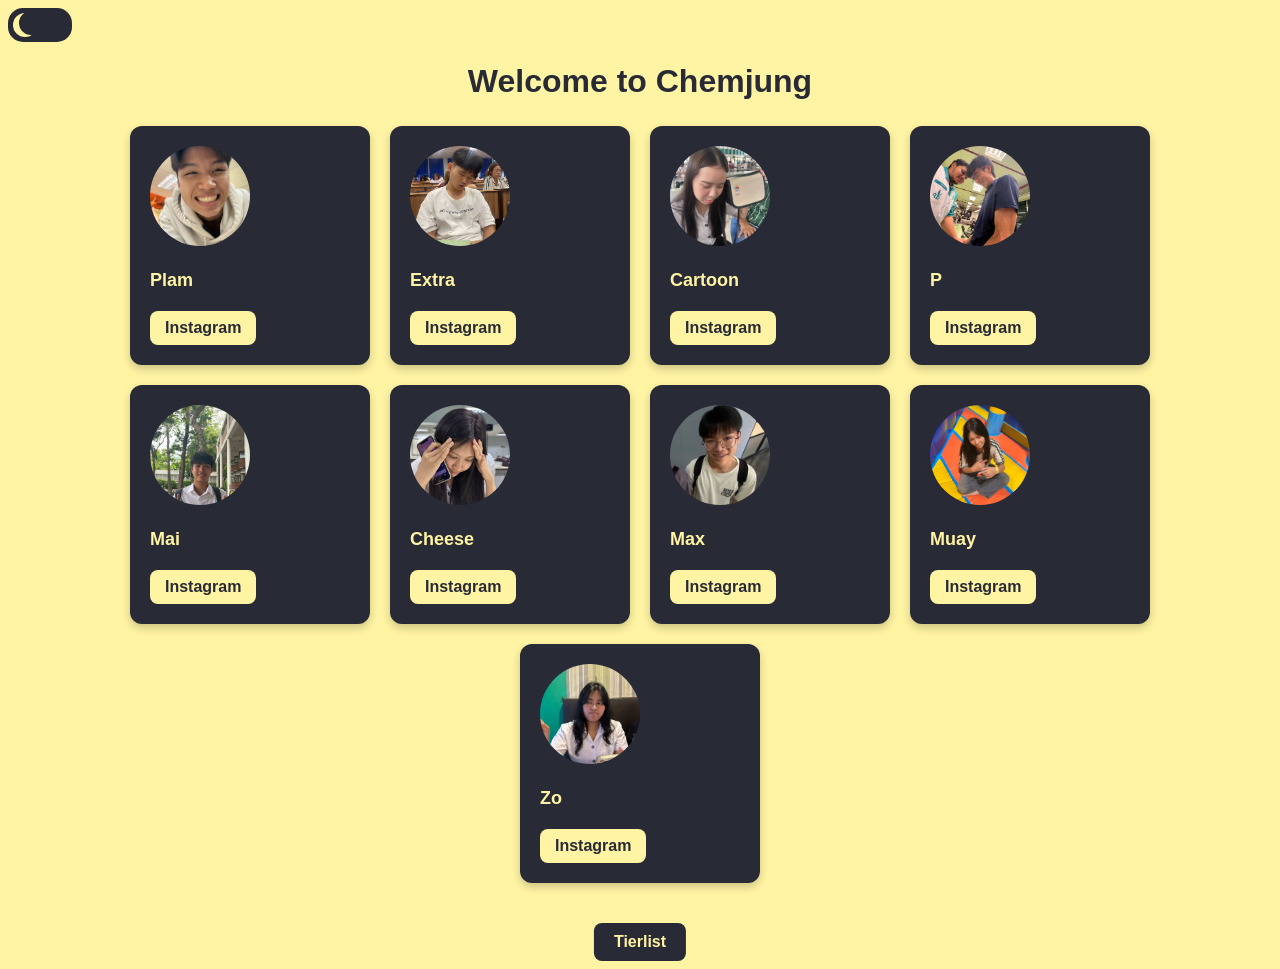
==== index.html @ 4426fd8d "Add files via upload" ====
<!DOCTYPE html>
<html lang="en">
<head>
    <meta charset="UTF-8">
    <meta name="viewport" content="width=device-width, initial-scale=1.0">
    <link rel="stylesheet" href="style.css">
    <link rel="icon" href="image/ChatGPT Image 27 ก.ย. 2568 02_05_41.png" type="image/png">
    <title>Chemjung</title>
</head>
<body>
    <div class="toggle-switch">
      <label class="switch-label">
        <input type="checkbox" class="checkbox">
        <span class="slider"></span>
      </label>
    </div>  
    <h1>Welcome to Chemjung</h1>

    <div class="cards-container">

    <div class = "plam">
    <div class="card">
      <img src="image/550695722_1486906189122102_6187739204186160584_n.jpg" alt="Plam">
      <h2>Plam</h2>
      <a href="https://www.instagram.com/p.plxx_s/" 
      target="_blank" 
      class="btn">
      Instagram</a>
    </div>

    </div>
    <div class = "extra">
    <div class= "card">
      <img src="image/550762666_1448495606266714_7710291736656280585_n.jpg" alt="Extra">
      <h2>Extra</h2>
      <a href="https://www.instagram.com/eeg_tarr/" 
      target="_blank" 
      class="btn">
      Instagram</a>
    </div>
    </div>

    <div class="card">
      <img src="image/552529802_1188410056444589_7235167908947075895_n.jpg" alt="Cartoon">
      <h2>Cartoon</h2>
      <a href="https://www.instagram.com/silagullun/" 
      target="_blank" 
      class="btn">
      Instagram</a>
    </div>

    <div class="card">
      <img src="image/541953864_1845975066322380_7013487969278876199_n.jpg" alt="P">
      <h2>P</h2>
      <a href="https://www.instagram.com/nachos_consumer/" 
      target="_blank" 
      class="btn">
      Instagram</a>
    </div>

    <div class="card">
      <img src="image/552112524_2031519177592596_6744077515513022965_n.jpg" alt="Mai">
      <h2>Mai</h2>
      <a href="https://www.instagram.com/pwtx_mz/" 
      target="_blank" 
      class="btn">
      Instagram</a>
    </div>

    <div class="card">
      <img src="image/551096772_759900466808291_1163952210546549973_n.jpg" alt="Cheese">
      <h2>Cheese</h2>
      <a href="https://www.instagram.com/cheesezukaa_/" 
      target="_blank" 
      class="btn">
      Instagram</a>
    </div>

    <div class="card">
      <img src="image/552234867_2378611452553322_208906095335434833_n.jpg" alt="Max">
      <h2>Max</h2>
      <a href="https://www.instagram.com/m.maxila/" 
      target="_blank" 
      class="btn">
      Instagram</a>
    </div>

    <div class="card">
      <img src="image/551387882_1544155076964987_2353756142241665929_n.jpg" alt="Muay">
      <h2>Muay</h2>
      <a href="https://www.instagram.com/daisyy_tdm/" 
      target="_blank" 
      class="btn">
      Instagram</a>
    </div>

    <div class="card">
      <img src="image/550805360_2264987470685904_6911339460600950288_n.jpg" alt="Zo">
      <h2>Zo</h2>
      <a href="https://www.instagram.com/zo.oshn/" 
      target="_blank" 
      class="btn">
      Instagram</a>
    </div>

  </div>
  <a 
  href="image/messageImage_1758471605159.jpg"
  target="_blank"
  class = "btn"
  id = "tierlist"
  >
  Tierlist
  </a>
    <script src = "script.js"></script>
</body>
</html>
---- style.css ----
body{
  background-color: #FFF4A3;
  color: #282A35;            
  font-family: Arial, sans-serif;
  flex-direction: column;
  transition: background 0.5s, color 0.5s;
}
h1{ 
  display: flex; 
  justify-content: center; /* Horizontal centering */ 
  align-items: center; /* Vertical centering */ 
  height: 5vh; /* Full viewport height */ 
}
div.button ,div.player{
  display: flex;
  justify-content: center;
  text-align: center;
  gap: 20px;
  margin-top: 20px;
}
.btn{
    display: inline-block;
    padding: 10px 20px;
    background-color: #282A35;
    color:#FFF4A3;
    text-decoration: none;
    border-radius: 8px;
    font-size: 16px;
    font-weight: bold;
    transition: background 0.3s;
}
.btn:hover{
  color:#282A35 ;
  background-color: #f9e07a;
  transition: background 0.3s, color 0.3s;
}
body.night {
  background-color: #282A35;
  color: #FFF4A3;
}

body.night .btn {
  background-color: #FFF4A3;
  color: #282A35;
}
body.night .btn:hover{
  color:#FFF4A3 ;
  background-color: #2d2e35;
  transition: background 0.3s, color 0.3s;
}
.toggle-switch {
  position: relative;
  width: 60px;   /* เล็กลงจาก 100 */
  height: 30px;  /* เล็กลงจาก 50 */
  --light: #FFF4A3;
  --dark: #282A35;
  --link: rgb(27, 129, 112);
  --link-hover: rgb(24, 94, 82);
}

.switch-label {
  position: absolute;
  width: 100%;
  height: 100%;
  background-color: var(--dark);
  border-radius: 15px;
  cursor: pointer;
  border: 2px solid var(--dark);
}

.checkbox {
  position: absolute;
  display: none;
}

.slider {
  position: absolute;
  width: 100%;
  height: 100%;
  border-radius: 15px;
  transition: 0.3s;
}

.checkbox:checked ~ .slider {
  background-color: var(--light);
}

.slider::before {
  content: "";
  position: absolute;
  top: 3px;
  left: 3px;
  width: 24px;
  height: 24px;
  border-radius: 50%;
  background-color: var(--dark);
  box-shadow: inset 6px -2px 0px 0px var(--light);
  transition: 0.3s;
}

.checkbox:checked ~ .slider::before {
  transform: translateX(30px);
  background-color: var(--dark);
  box-shadow: none;
}

.cards-container {
  display: flex;
  justify-content: center;
  flex-wrap: wrap;
  gap: 20px;
  padding: 0 20px 40px 20px;
}
.card {
  background-color: #282A35;
  color: #FFF4A3;
  width: 200px;
  border-radius: 12px;
  padding: 20px;
  box-shadow: 0 4px 8px rgba(0,0,0,0.2);
  transition: background 0.5s, color 0.5s;
}
.card img {
  width: 100px;
  height: 100px;
  border-radius: 50%;
  object-fit: cover;
  margin-bottom: 10px;
}
.card h2 {
  text-decoration: none;
  margin: 10px 0;
  font-size: 18px;
}
.card h3{
  text-decoration: none;
  margin: 5px 0;
  font-size: 14px;
}
.card a.btn {
  display: inline-block;
  margin-top: 10px;
  padding: 8px 15px;
  background-color: #FFF4A3;
  color: #282A35;
  text-decoration: none;
  border-radius: 8px;
  font-weight: bold;
  transition: background 0.3s, color 0.3s;
}
.card:hover{
  cursor: pointer;
  color:#282A35 ;
  background-color: #f9e07a;
  transition: background 0.3s, color 0.3s;
}
.card:hover a.btn{
  color:#FFF4A3 ;
  background-color: #282A35;
  transition: background 0.3s, color 0.3s;
}
body.night .card:hover a.btn{
  color:#282A35 ;
  background-color: #FFF4A3;
  transition: background 0.3s, color 0.3s;
}
.card a.btn:hover {
  color:#282A35;
  background-color: #e0c150;
}
body.night .card a.btn{
  background-color: #282A35;
  color: #FFF4A3;
}
body.night .card{
  background-color: #FFF4A3;
  color: #282A35;
}
body.night .card:hover{
  color:#FFF4A3 ;
  background-color: #2d2e35;
  transition: background 0.3s, color 0.3s;
}
body.night .card a.btn:hover{
  background-color: #282A35;
  color:#FFF4A3;
}
#tierlist {
  padding: 10px 20px;
  font-weight: bold;
  border-radius: 8px;
  margin-left: 50%;
  transform: translateX(-50%);
}
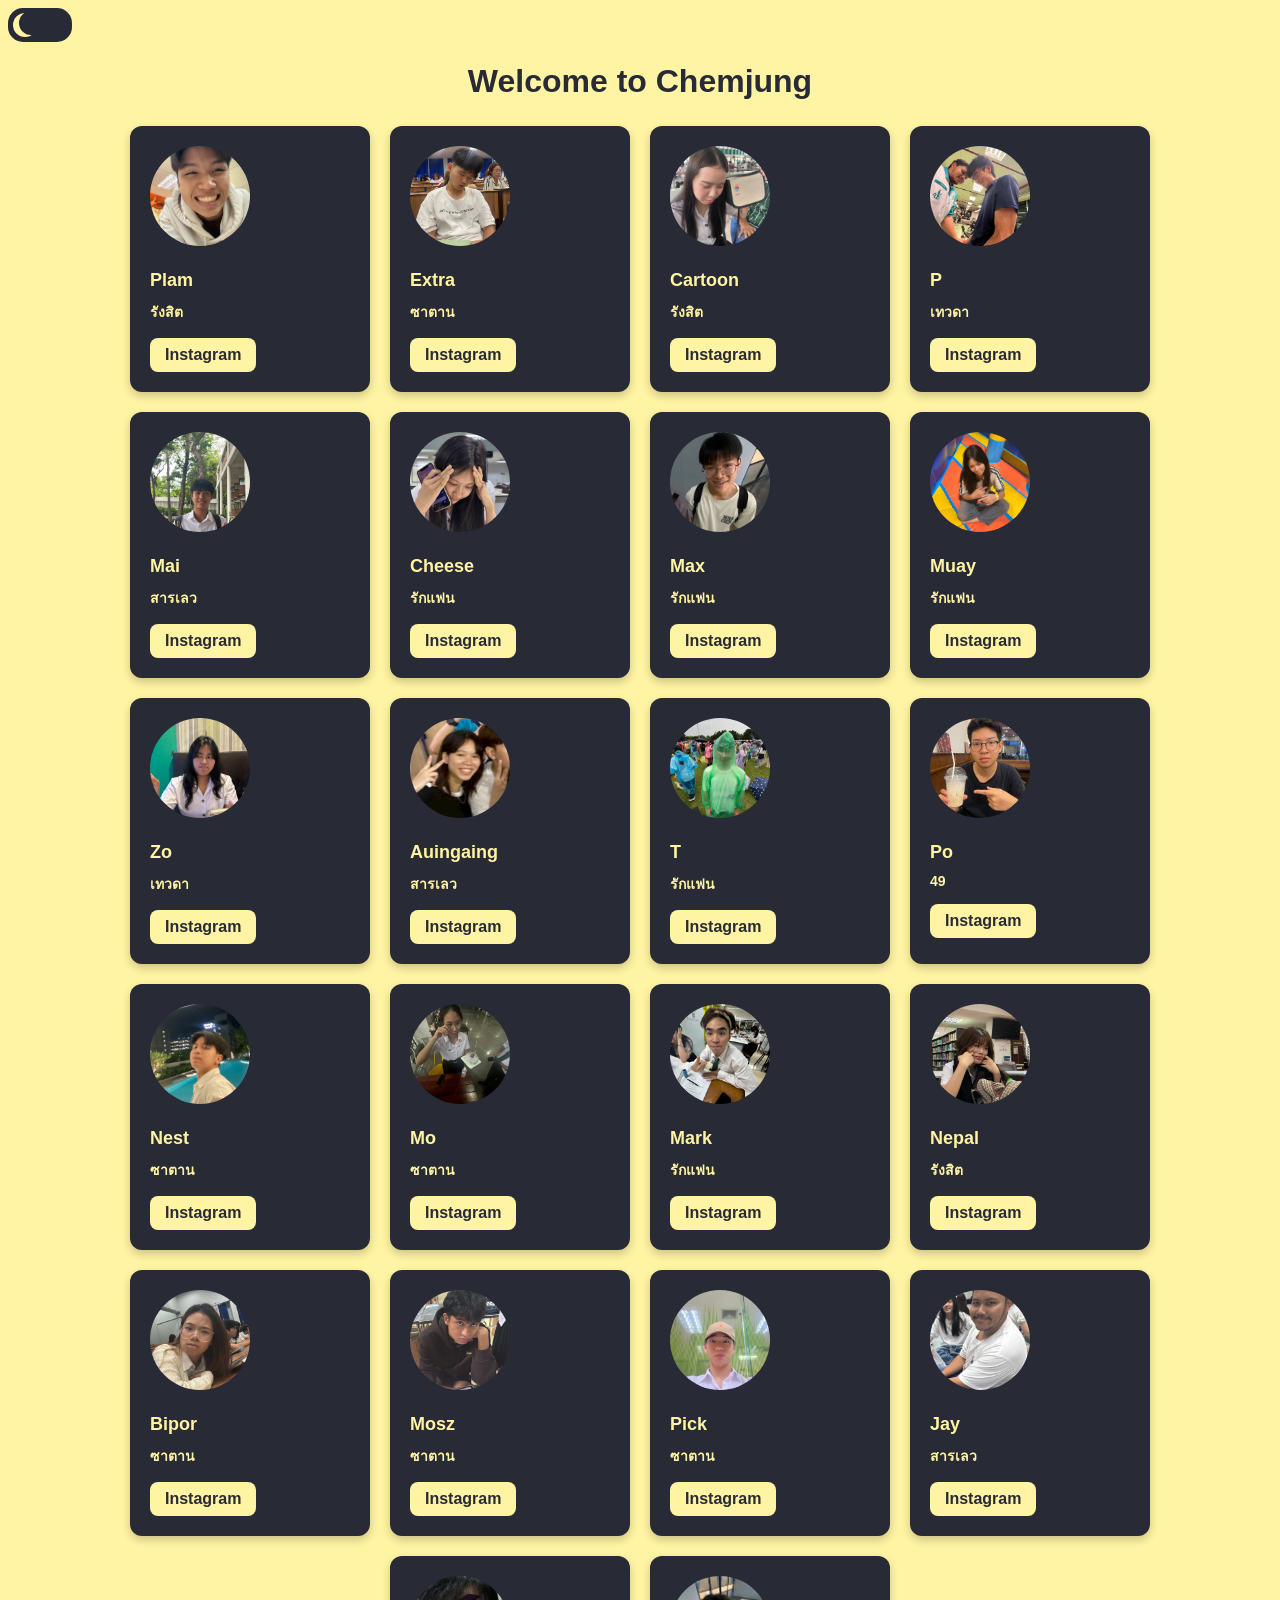
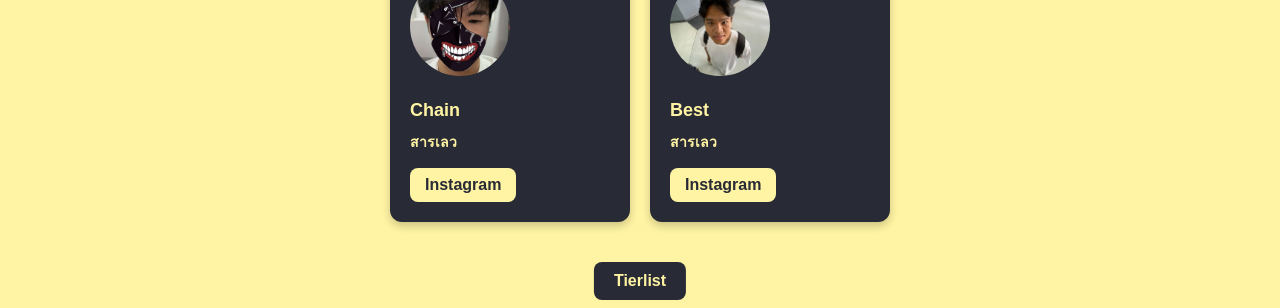
==== commit 8459f4e8: "Update index.html" ====
--- a/index.html
+++ b/index.html
@@ -22,6 +22,7 @@
     <div class="card">
       <img src="image/550695722_1486906189122102_6187739204186160584_n.jpg" alt="Plam">
       <h2>Plam</h2>
+      <h3>รังสิต</h3>
       <a href="https://www.instagram.com/p.plxx_s/" 
       target="_blank" 
       class="btn">
@@ -33,6 +34,7 @@
     <div class= "card">
       <img src="image/550762666_1448495606266714_7710291736656280585_n.jpg" alt="Extra">
       <h2>Extra</h2>
+      <h3>ซาตาน</h3>
       <a href="https://www.instagram.com/eeg_tarr/" 
       target="_blank" 
       class="btn">
@@ -43,6 +45,7 @@
     <div class="card">
       <img src="image/552529802_1188410056444589_7235167908947075895_n.jpg" alt="Cartoon">
       <h2>Cartoon</h2>
+      <h3>รังสิต</h3>
       <a href="https://www.instagram.com/silagullun/" 
       target="_blank" 
       class="btn">
@@ -52,6 +55,7 @@
     <div class="card">
       <img src="image/541953864_1845975066322380_7013487969278876199_n.jpg" alt="P">
       <h2>P</h2>
+      <h3>เทวดา</h3>
       <a href="https://www.instagram.com/nachos_consumer/" 
       target="_blank" 
       class="btn">
@@ -61,6 +65,7 @@
     <div class="card">
       <img src="image/552112524_2031519177592596_6744077515513022965_n.jpg" alt="Mai">
       <h2>Mai</h2>
+      <h3>สารเลว</h3>
       <a href="https://www.instagram.com/pwtx_mz/" 
       target="_blank" 
       class="btn">
@@ -70,6 +75,7 @@
     <div class="card">
       <img src="image/551096772_759900466808291_1163952210546549973_n.jpg" alt="Cheese">
       <h2>Cheese</h2>
+      <h3>รักแฟน</h3>
       <a href="https://www.instagram.com/cheesezukaa_/" 
       target="_blank" 
       class="btn">
@@ -79,6 +85,7 @@
     <div class="card">
       <img src="image/552234867_2378611452553322_208906095335434833_n.jpg" alt="Max">
       <h2>Max</h2>
+      <h3>รักแฟน</h3>
       <a href="https://www.instagram.com/m.maxila/" 
       target="_blank" 
       class="btn">
@@ -88,6 +95,7 @@
     <div class="card">
       <img src="image/551387882_1544155076964987_2353756142241665929_n.jpg" alt="Muay">
       <h2>Muay</h2>
+      <h3>รักแฟน</h3>
       <a href="https://www.instagram.com/daisyy_tdm/" 
       target="_blank" 
       class="btn">
@@ -97,7 +105,138 @@
     <div class="card">
       <img src="image/550805360_2264987470685904_6911339460600950288_n.jpg" alt="Zo">
       <h2>Zo</h2>
+      <h3>เทวดา</h3>
       <a href="https://www.instagram.com/zo.oshn/" 
+      target="_blank" 
+      class="btn">
+      Instagram</a>
+    </div>
+
+    <div class="card">
+      <img src="image/550917205_849333614923668_3121050027956251434_n.jpg" alt="Auingaing">
+      <h2>Auingaing</h2>
+      <h3>สารเลว</h3>
+      <a href="https://www.instagram.com/axngaix_pk/" 
+      target="_blank" 
+      class="btn">
+      Instagram</a>
+    </div>
+
+    <div class="card">
+      <img src="image/551121978_1310822913861028_9124318004731405958_n.jpg" alt="T">
+      <h2>T</h2>
+      <h3>รักแฟน</h3>
+      <a href="https://www.instagram.com/t.teex._/" 
+      target="_blank" 
+      class="btn">
+      Instagram</a>
+    </div>
+
+    <div class="card">
+      <img src="image/536626240_772655185248749_1775698088654018768_n.jpg" alt="Po">
+      <h2>Po</h2>
+      <h3>49</h3>
+      <a href="https://www.instagram.com/kanpodpdp/" 
+      target="_blank" 
+      class="btn">
+      Instagram</a>
+    </div>
+
+    <div class="card">
+      <img src="image/552006326_1823121211913039_6606196009635647741_n.jpg" alt="Nest">
+      <h2>Nest</h2>
+      <h3>ซาตาน</h3>
+      <a href="https://www.instagram.com/nest_nnph/" 
+      target="_blank" 
+      class="btn">
+      Instagram</a>
+    </div>
+
+    <div class="card">
+      <img src="image/551482351_1090787239480583_5502136697830411213_n.jpg" alt="Mo">
+      <h2>Mo</h2>
+      <h3>ซาตาน</h3>
+      <a href="https://www.instagram.com/m.momo_mo/" 
+      target="_blank" 
+      class="btn">
+      Instagram</a>
+    </div>
+
+    <div class="card">
+      <img src="image/552691434_1565772961054413_7889492919245873882_n.jpg" alt="Mark">
+      <h2>Mark</h2>
+      <h3>รักแฟน</h3>
+      <a href="https://www.instagram.com/mxrk_wcp/" 
+      target="_blank" 
+      class="btn">
+      Instagram</a>
+    </div>
+
+    <div class="card">
+      <img src="image/552184372_1415749636157894_6730476767127291875_n.jpg" alt="Nepal">
+      <h2>Nepal</h2>
+      <h3>รังสิต</h3>
+      <a href="https://www.instagram.com/n3.rvous.pxl/" 
+      target="_blank" 
+      class="btn">
+      Instagram</a>
+    </div>
+
+    <div class="card">
+      <img src="image/530611940_1099202231739772_8690202558534739678_n.jpg" alt="Bipor">
+      <h2>Bipor</h2>
+      <h3>ซาตาน</h3>
+      <a href="https://www.instagram.com/bb_ppor/" 
+      target="_blank" 
+      class="btn">
+      Instagram</a>
+    </div>
+
+    <div class="card">
+      <img src="image/552370427_1439476194302682_3519371385184094998_n.jpg" alt="Mosz">
+      <h2>Mosz</h2>
+      <h3>ซาตาน</h3>
+      <a href="https://www.instagram.com/nannapus/" 
+      target="_blank" 
+      class="btn">
+      Instagram</a>
+    </div>
+
+    <div class="card">
+      <img src="image/552452605_1449401839681343_3258907700957952694_n.jpg" alt="Pick">
+      <h2>Pick</h2>
+      <h3>ซาตาน</h3>
+      <a href="https://www.instagram.com/p.i.c.k.k.y/" 
+      target="_blank" 
+      class="btn">
+      Instagram</a>
+    </div>
+
+    <div class="card">
+      <img src="image/551340101_4084931798491643_6823758839380399433_n.jpg" alt="Jay">
+      <h2>Jay</h2>
+      <h3>สารเลว</h3>
+      <a href="https://www.instagram.com/im_jayjustj/" 
+      target="_blank" 
+      class="btn">
+      Instagram</a>
+    </div>
+
+    <div class="card">
+      <img src="image/551222949_2000848624009225_414667180158243453_n.jpg" alt="Chain">
+      <h2>Chain</h2>
+      <h3>สารเลว</h3>
+      <a href="https://www.instagram.com/fi1nt/" 
+      target="_blank" 
+      class="btn">
+      Instagram</a>
+    </div>
+
+    <div class="card">
+      <img src="image/552452600_1312877603812228_4672755308355190744_n.jpg" alt="Best">
+      <h2>Best</h2>
+      <h3>สารเลว</h3>
+      <a href="https://www.instagram.com/ibestishere/" 
       target="_blank" 
       class="btn">
       Instagram</a>
@@ -114,4 +253,4 @@
   </a>
     <script src = "script.js"></script>
 </body>
-</html>+</html>
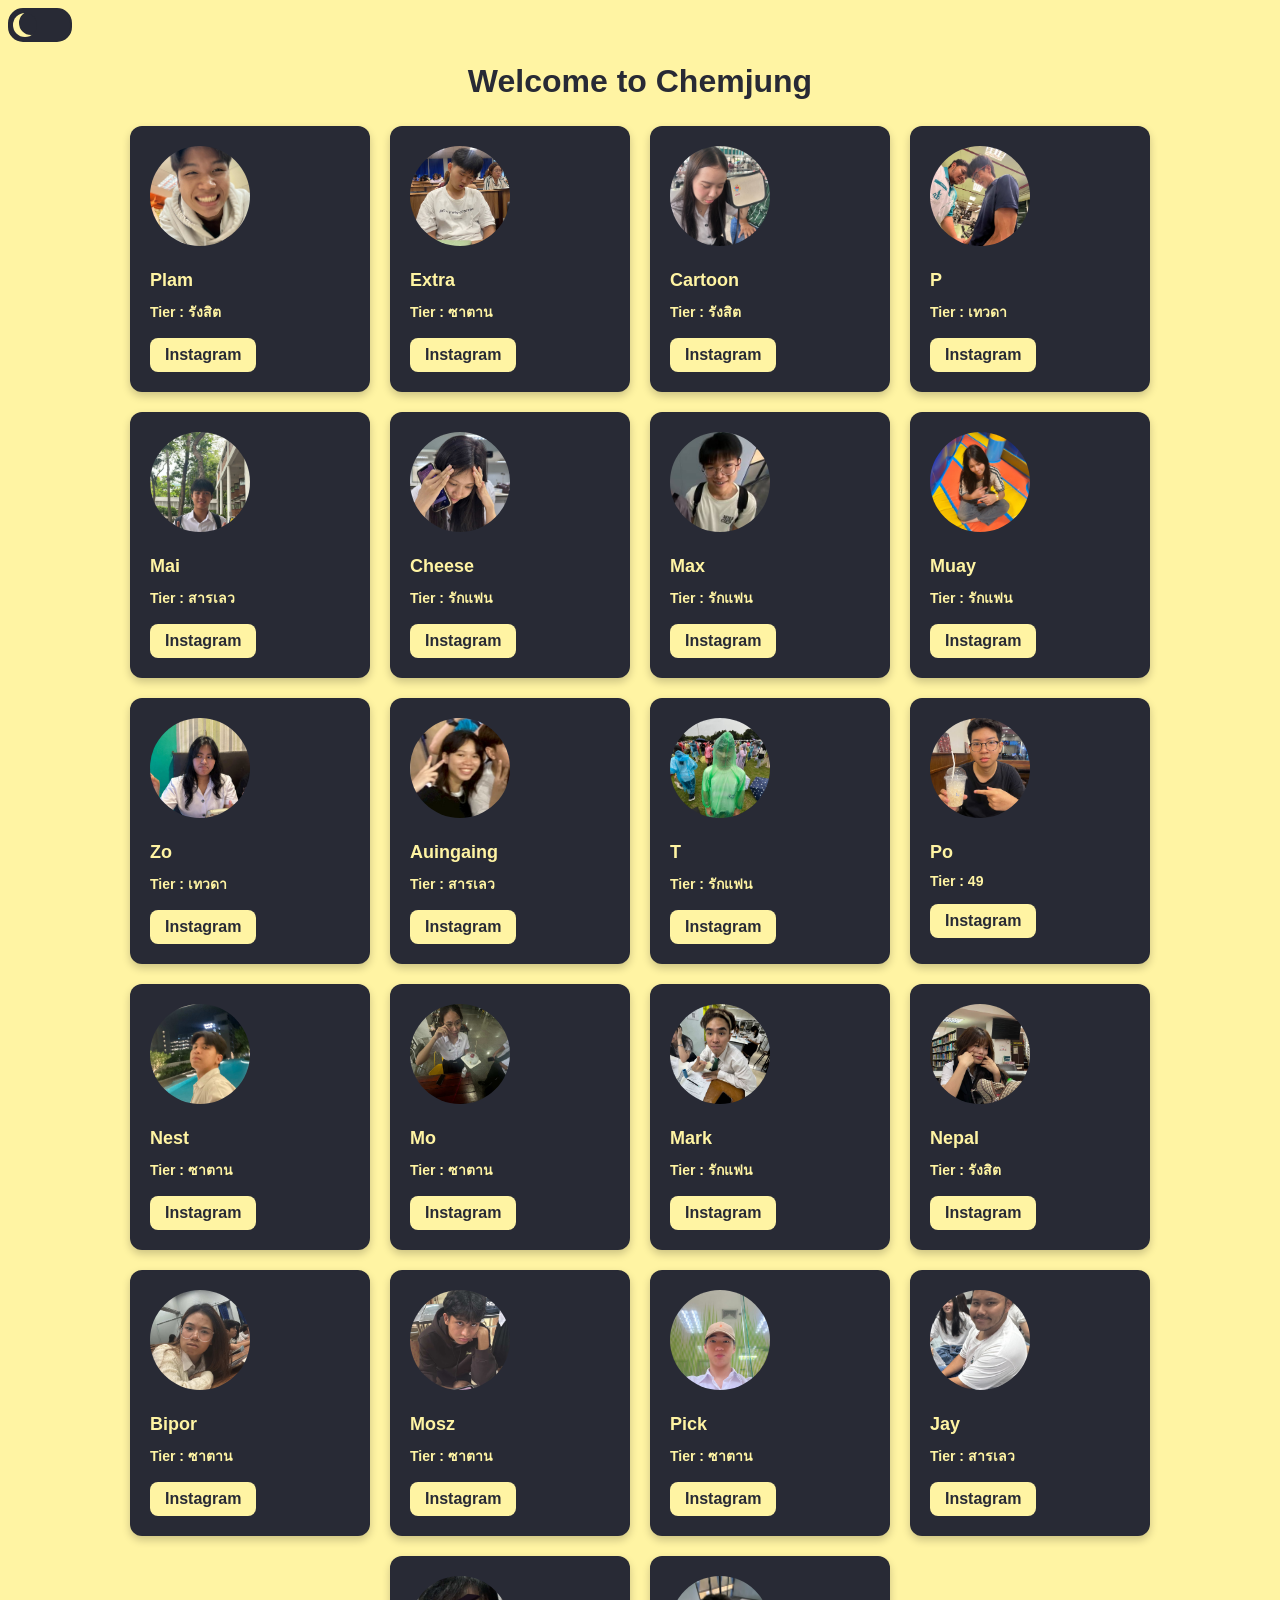
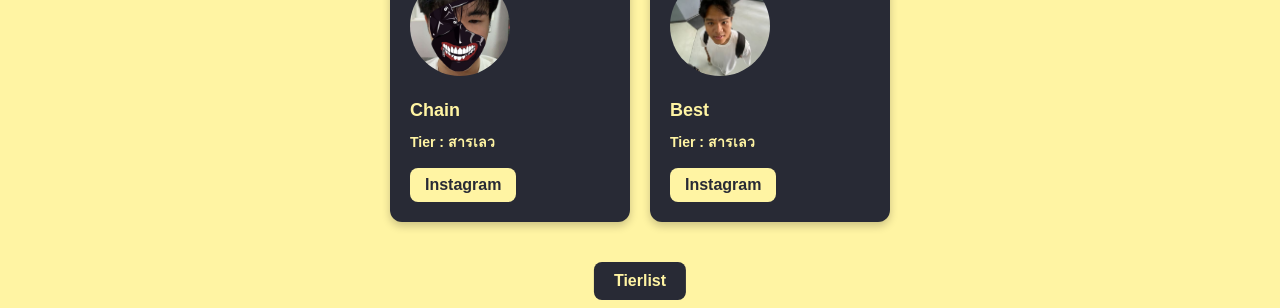
==== commit f7f46df9: "Demo update index.html" ====
--- a/index.html
+++ b/index.html
@@ -22,7 +22,7 @@
     <div class="card">
       <img src="image/550695722_1486906189122102_6187739204186160584_n.jpg" alt="Plam">
       <h2>Plam</h2>
-      <h3>รังสิต</h3>
+      <h3>Tier : รังสิต</h3>
       <a href="https://www.instagram.com/p.plxx_s/" 
       target="_blank" 
       class="btn">
@@ -34,7 +34,7 @@
     <div class= "card">
       <img src="image/550762666_1448495606266714_7710291736656280585_n.jpg" alt="Extra">
       <h2>Extra</h2>
-      <h3>ซาตาน</h3>
+      <h3>Tier : ซาตาน</h3>
       <a href="https://www.instagram.com/eeg_tarr/" 
       target="_blank" 
       class="btn">
@@ -45,7 +45,7 @@
     <div class="card">
       <img src="image/552529802_1188410056444589_7235167908947075895_n.jpg" alt="Cartoon">
       <h2>Cartoon</h2>
-      <h3>รังสิต</h3>
+      <h3>Tier : รังสิต</h3>
       <a href="https://www.instagram.com/silagullun/" 
       target="_blank" 
       class="btn">
@@ -55,7 +55,7 @@
     <div class="card">
       <img src="image/541953864_1845975066322380_7013487969278876199_n.jpg" alt="P">
       <h2>P</h2>
-      <h3>เทวดา</h3>
+      <h3>Tier : เทวดา</h3>
       <a href="https://www.instagram.com/nachos_consumer/" 
       target="_blank" 
       class="btn">
@@ -65,7 +65,7 @@
     <div class="card">
       <img src="image/552112524_2031519177592596_6744077515513022965_n.jpg" alt="Mai">
       <h2>Mai</h2>
-      <h3>สารเลว</h3>
+      <h3>Tier : สารเลว</h3>
       <a href="https://www.instagram.com/pwtx_mz/" 
       target="_blank" 
       class="btn">
@@ -75,7 +75,7 @@
     <div class="card">
       <img src="image/551096772_759900466808291_1163952210546549973_n.jpg" alt="Cheese">
       <h2>Cheese</h2>
-      <h3>รักแฟน</h3>
+      <h3>Tier : รักแฟน</h3>
       <a href="https://www.instagram.com/cheesezukaa_/" 
       target="_blank" 
       class="btn">
@@ -85,7 +85,7 @@
     <div class="card">
       <img src="image/552234867_2378611452553322_208906095335434833_n.jpg" alt="Max">
       <h2>Max</h2>
-      <h3>รักแฟน</h3>
+      <h3>Tier : รักแฟน</h3>
       <a href="https://www.instagram.com/m.maxila/" 
       target="_blank" 
       class="btn">
@@ -95,7 +95,7 @@
     <div class="card">
       <img src="image/551387882_1544155076964987_2353756142241665929_n.jpg" alt="Muay">
       <h2>Muay</h2>
-      <h3>รักแฟน</h3>
+      <h3>Tier : รักแฟน</h3>
       <a href="https://www.instagram.com/daisyy_tdm/" 
       target="_blank" 
       class="btn">
@@ -105,7 +105,7 @@
     <div class="card">
       <img src="image/550805360_2264987470685904_6911339460600950288_n.jpg" alt="Zo">
       <h2>Zo</h2>
-      <h3>เทวดา</h3>
+      <h3>Tier : เทวดา</h3>
       <a href="https://www.instagram.com/zo.oshn/" 
       target="_blank" 
       class="btn">
@@ -115,7 +115,7 @@
     <div class="card">
       <img src="image/550917205_849333614923668_3121050027956251434_n.jpg" alt="Auingaing">
       <h2>Auingaing</h2>
-      <h3>สารเลว</h3>
+      <h3>Tier : สารเลว</h3>
       <a href="https://www.instagram.com/axngaix_pk/" 
       target="_blank" 
       class="btn">
@@ -125,7 +125,7 @@
     <div class="card">
       <img src="image/551121978_1310822913861028_9124318004731405958_n.jpg" alt="T">
       <h2>T</h2>
-      <h3>รักแฟน</h3>
+      <h3>Tier : รักแฟน</h3>
       <a href="https://www.instagram.com/t.teex._/" 
       target="_blank" 
       class="btn">
@@ -135,7 +135,7 @@
     <div class="card">
       <img src="image/536626240_772655185248749_1775698088654018768_n.jpg" alt="Po">
       <h2>Po</h2>
-      <h3>49</h3>
+      <h3>Tier : 49</h3>
       <a href="https://www.instagram.com/kanpodpdp/" 
       target="_blank" 
       class="btn">
@@ -145,7 +145,7 @@
     <div class="card">
       <img src="image/552006326_1823121211913039_6606196009635647741_n.jpg" alt="Nest">
       <h2>Nest</h2>
-      <h3>ซาตาน</h3>
+      <h3>Tier : ซาตาน</h3>
       <a href="https://www.instagram.com/nest_nnph/" 
       target="_blank" 
       class="btn">
@@ -155,7 +155,7 @@
     <div class="card">
       <img src="image/551482351_1090787239480583_5502136697830411213_n.jpg" alt="Mo">
       <h2>Mo</h2>
-      <h3>ซาตาน</h3>
+      <h3>Tier : ซาตาน</h3>
       <a href="https://www.instagram.com/m.momo_mo/" 
       target="_blank" 
       class="btn">
@@ -165,7 +165,7 @@
     <div class="card">
       <img src="image/552691434_1565772961054413_7889492919245873882_n.jpg" alt="Mark">
       <h2>Mark</h2>
-      <h3>รักแฟน</h3>
+      <h3>Tier : รักแฟน</h3>
       <a href="https://www.instagram.com/mxrk_wcp/" 
       target="_blank" 
       class="btn">
@@ -175,7 +175,7 @@
     <div class="card">
       <img src="image/552184372_1415749636157894_6730476767127291875_n.jpg" alt="Nepal">
       <h2>Nepal</h2>
-      <h3>รังสิต</h3>
+      <h3>Tier : รังสิต</h3>
       <a href="https://www.instagram.com/n3.rvous.pxl/" 
       target="_blank" 
       class="btn">
@@ -185,7 +185,7 @@
     <div class="card">
       <img src="image/530611940_1099202231739772_8690202558534739678_n.jpg" alt="Bipor">
       <h2>Bipor</h2>
-      <h3>ซาตาน</h3>
+      <h3>Tier : ซาตาน</h3>
       <a href="https://www.instagram.com/bb_ppor/" 
       target="_blank" 
       class="btn">
@@ -195,7 +195,7 @@
     <div class="card">
       <img src="image/552370427_1439476194302682_3519371385184094998_n.jpg" alt="Mosz">
       <h2>Mosz</h2>
-      <h3>ซาตาน</h3>
+      <h3>Tier : ซาตาน</h3>
       <a href="https://www.instagram.com/nannapus/" 
       target="_blank" 
       class="btn">
@@ -205,7 +205,7 @@
     <div class="card">
       <img src="image/552452605_1449401839681343_3258907700957952694_n.jpg" alt="Pick">
       <h2>Pick</h2>
-      <h3>ซาตาน</h3>
+      <h3>Tier : ซาตาน</h3>
       <a href="https://www.instagram.com/p.i.c.k.k.y/" 
       target="_blank" 
       class="btn">
@@ -215,7 +215,7 @@
     <div class="card">
       <img src="image/551340101_4084931798491643_6823758839380399433_n.jpg" alt="Jay">
       <h2>Jay</h2>
-      <h3>สารเลว</h3>
+      <h3>Tier : สารเลว</h3>
       <a href="https://www.instagram.com/im_jayjustj/" 
       target="_blank" 
       class="btn">
@@ -225,7 +225,7 @@
     <div class="card">
       <img src="image/551222949_2000848624009225_414667180158243453_n.jpg" alt="Chain">
       <h2>Chain</h2>
-      <h3>สารเลว</h3>
+      <h3>Tier : สารเลว</h3>
       <a href="https://www.instagram.com/fi1nt/" 
       target="_blank" 
       class="btn">
@@ -235,7 +235,7 @@
     <div class="card">
       <img src="image/552452600_1312877603812228_4672755308355190744_n.jpg" alt="Best">
       <h2>Best</h2>
-      <h3>สารเลว</h3>
+      <h3>Tier : สารเลว</h3>
       <a href="https://www.instagram.com/ibestishere/" 
       target="_blank" 
       class="btn">
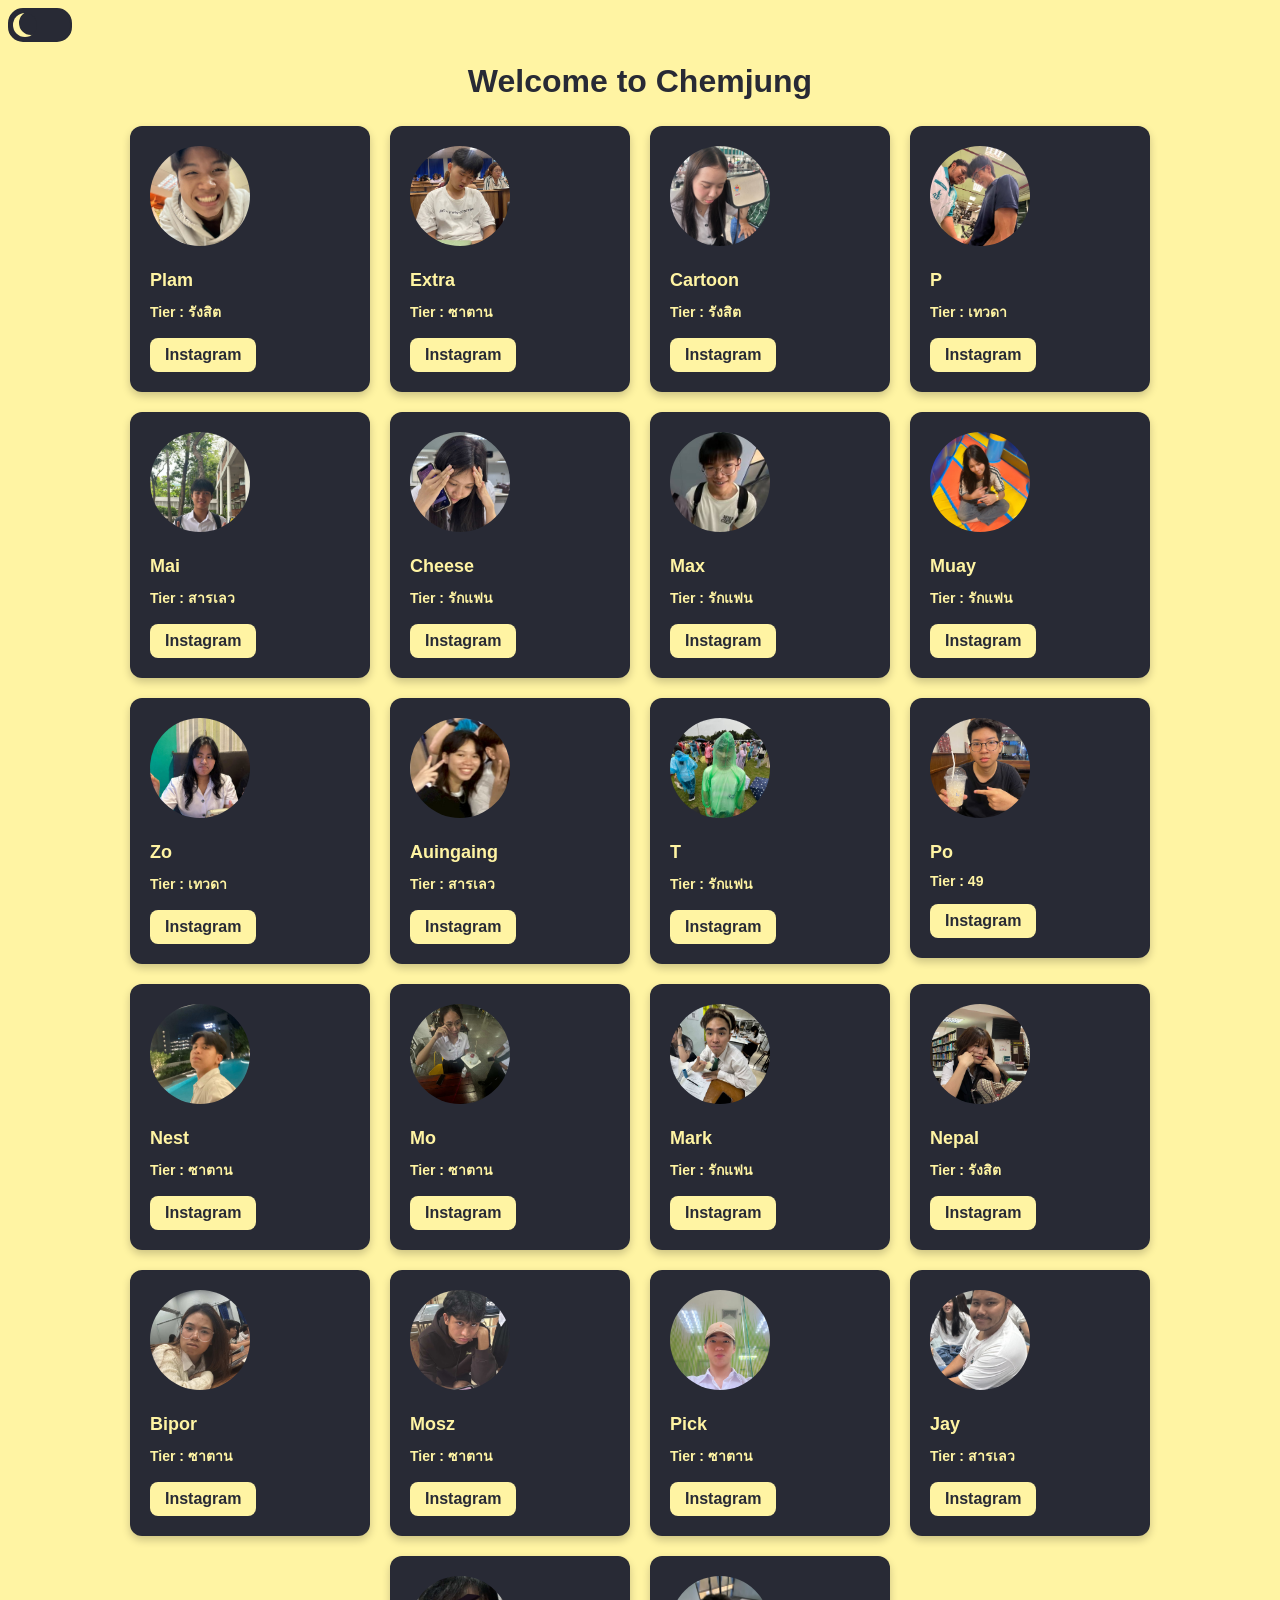
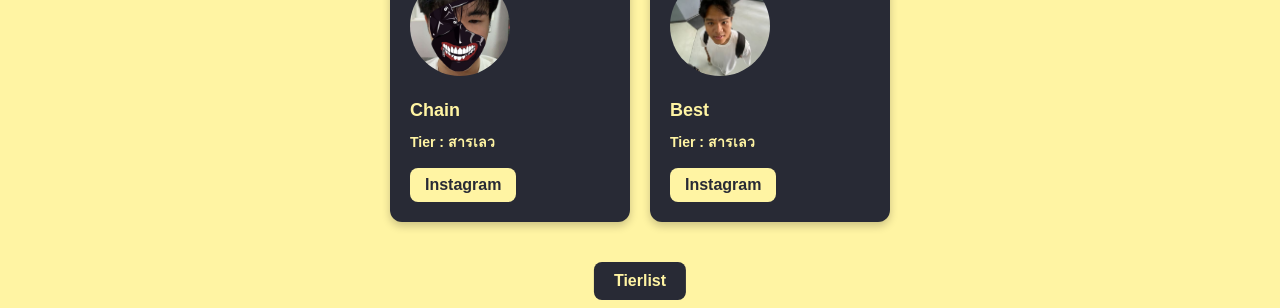
==== commit 7f741a8b: "Update index.html" ====
--- a/index.html
+++ b/index.html
@@ -42,6 +42,7 @@
     </div>
     </div>
 
+    <div class = "cartoon">
     <div class="card">
       <img src="image/552529802_1188410056444589_7235167908947075895_n.jpg" alt="Cartoon">
       <h2>Cartoon</h2>
@@ -51,7 +52,9 @@
       class="btn">
       Instagram</a>
     </div>
-
+    </div>
+
+    <div class = "p">
     <div class="card">
       <img src="image/541953864_1845975066322380_7013487969278876199_n.jpg" alt="P">
       <h2>P</h2>
@@ -61,7 +64,9 @@
       class="btn">
       Instagram</a>
     </div>
-
+    </div>
+
+    <div class = "mai">
     <div class="card">
       <img src="image/552112524_2031519177592596_6744077515513022965_n.jpg" alt="Mai">
       <h2>Mai</h2>
@@ -71,7 +76,9 @@
       class="btn">
       Instagram</a>
     </div>
-
+    </div>
+
+    <div class = "cheese">
     <div class="card">
       <img src="image/551096772_759900466808291_1163952210546549973_n.jpg" alt="Cheese">
       <h2>Cheese</h2>
@@ -81,7 +88,9 @@
       class="btn">
       Instagram</a>
     </div>
-
+    </div>
+
+    <div class = "max">
     <div class="card">
       <img src="image/552234867_2378611452553322_208906095335434833_n.jpg" alt="Max">
       <h2>Max</h2>
@@ -91,7 +100,9 @@
       class="btn">
       Instagram</a>
     </div>
-
+    </div>
+
+    <div class ="muay">
     <div class="card">
       <img src="image/551387882_1544155076964987_2353756142241665929_n.jpg" alt="Muay">
       <h2>Muay</h2>
@@ -101,7 +112,9 @@
       class="btn">
       Instagram</a>
     </div>
-
+    </div>
+
+    <div class ="zo">
     <div class="card">
       <img src="image/550805360_2264987470685904_6911339460600950288_n.jpg" alt="Zo">
       <h2>Zo</h2>
@@ -111,7 +124,9 @@
       class="btn">
       Instagram</a>
     </div>
-
+    </div>
+
+    <div class = "auinging">
     <div class="card">
       <img src="image/550917205_849333614923668_3121050027956251434_n.jpg" alt="Auingaing">
       <h2>Auingaing</h2>
@@ -121,7 +136,9 @@
       class="btn">
       Instagram</a>
     </div>
-
+    </div>
+
+    <div class ="t">
     <div class="card">
       <img src="image/551121978_1310822913861028_9124318004731405958_n.jpg" alt="T">
       <h2>T</h2>
@@ -131,7 +148,9 @@
       class="btn">
       Instagram</a>
     </div>
-
+    </div>
+
+    <div class ="po">
     <div class="card">
       <img src="image/536626240_772655185248749_1775698088654018768_n.jpg" alt="Po">
       <h2>Po</h2>
@@ -141,7 +160,9 @@
       class="btn">
       Instagram</a>
     </div>
-
+    </div>
+
+    <div class = "nest">
     <div class="card">
       <img src="image/552006326_1823121211913039_6606196009635647741_n.jpg" alt="Nest">
       <h2>Nest</h2>
@@ -151,7 +172,9 @@
       class="btn">
       Instagram</a>
     </div>
-
+    </div>
+
+    <div class = "mo">
     <div class="card">
       <img src="image/551482351_1090787239480583_5502136697830411213_n.jpg" alt="Mo">
       <h2>Mo</h2>
@@ -161,7 +184,9 @@
       class="btn">
       Instagram</a>
     </div>
-
+    </div>
+
+    <div class ="mark">
     <div class="card">
       <img src="image/552691434_1565772961054413_7889492919245873882_n.jpg" alt="Mark">
       <h2>Mark</h2>
@@ -171,7 +196,9 @@
       class="btn">
       Instagram</a>
     </div>
-
+    </div>
+
+    <div class = "nepal">
     <div class="card">
       <img src="image/552184372_1415749636157894_6730476767127291875_n.jpg" alt="Nepal">
       <h2>Nepal</h2>
@@ -181,7 +208,9 @@
       class="btn">
       Instagram</a>
     </div>
-
+    </div>
+
+    <div class = "bipor">
     <div class="card">
       <img src="image/530611940_1099202231739772_8690202558534739678_n.jpg" alt="Bipor">
       <h2>Bipor</h2>
@@ -191,7 +220,9 @@
       class="btn">
       Instagram</a>
     </div>
-
+    </div>
+
+    <div class = "mosz">
     <div class="card">
       <img src="image/552370427_1439476194302682_3519371385184094998_n.jpg" alt="Mosz">
       <h2>Mosz</h2>
@@ -201,7 +232,9 @@
       class="btn">
       Instagram</a>
     </div>
-
+    </div>
+
+    <div class = "pick">
     <div class="card">
       <img src="image/552452605_1449401839681343_3258907700957952694_n.jpg" alt="Pick">
       <h2>Pick</h2>
@@ -211,7 +244,9 @@
       class="btn">
       Instagram</a>
     </div>
-
+    </div>
+
+    <div class = "jay">
     <div class="card">
       <img src="image/551340101_4084931798491643_6823758839380399433_n.jpg" alt="Jay">
       <h2>Jay</h2>
@@ -221,7 +256,9 @@
       class="btn">
       Instagram</a>
     </div>
-
+    </div>
+
+    <div class ="chain">
     <div class="card">
       <img src="image/551222949_2000848624009225_414667180158243453_n.jpg" alt="Chain">
       <h2>Chain</h2>
@@ -231,7 +268,9 @@
       class="btn">
       Instagram</a>
     </div>
-
+    </div>
+
+    <div class = 'best'>
     <div class="card">
       <img src="image/552452600_1312877603812228_4672755308355190744_n.jpg" alt="Best">
       <h2>Best</h2>
@@ -241,7 +280,7 @@
       class="btn">
       Instagram</a>
     </div>
-
+    </div>
   </div>
   <a 
   href="image/messageImage_1758471605159.jpg"
